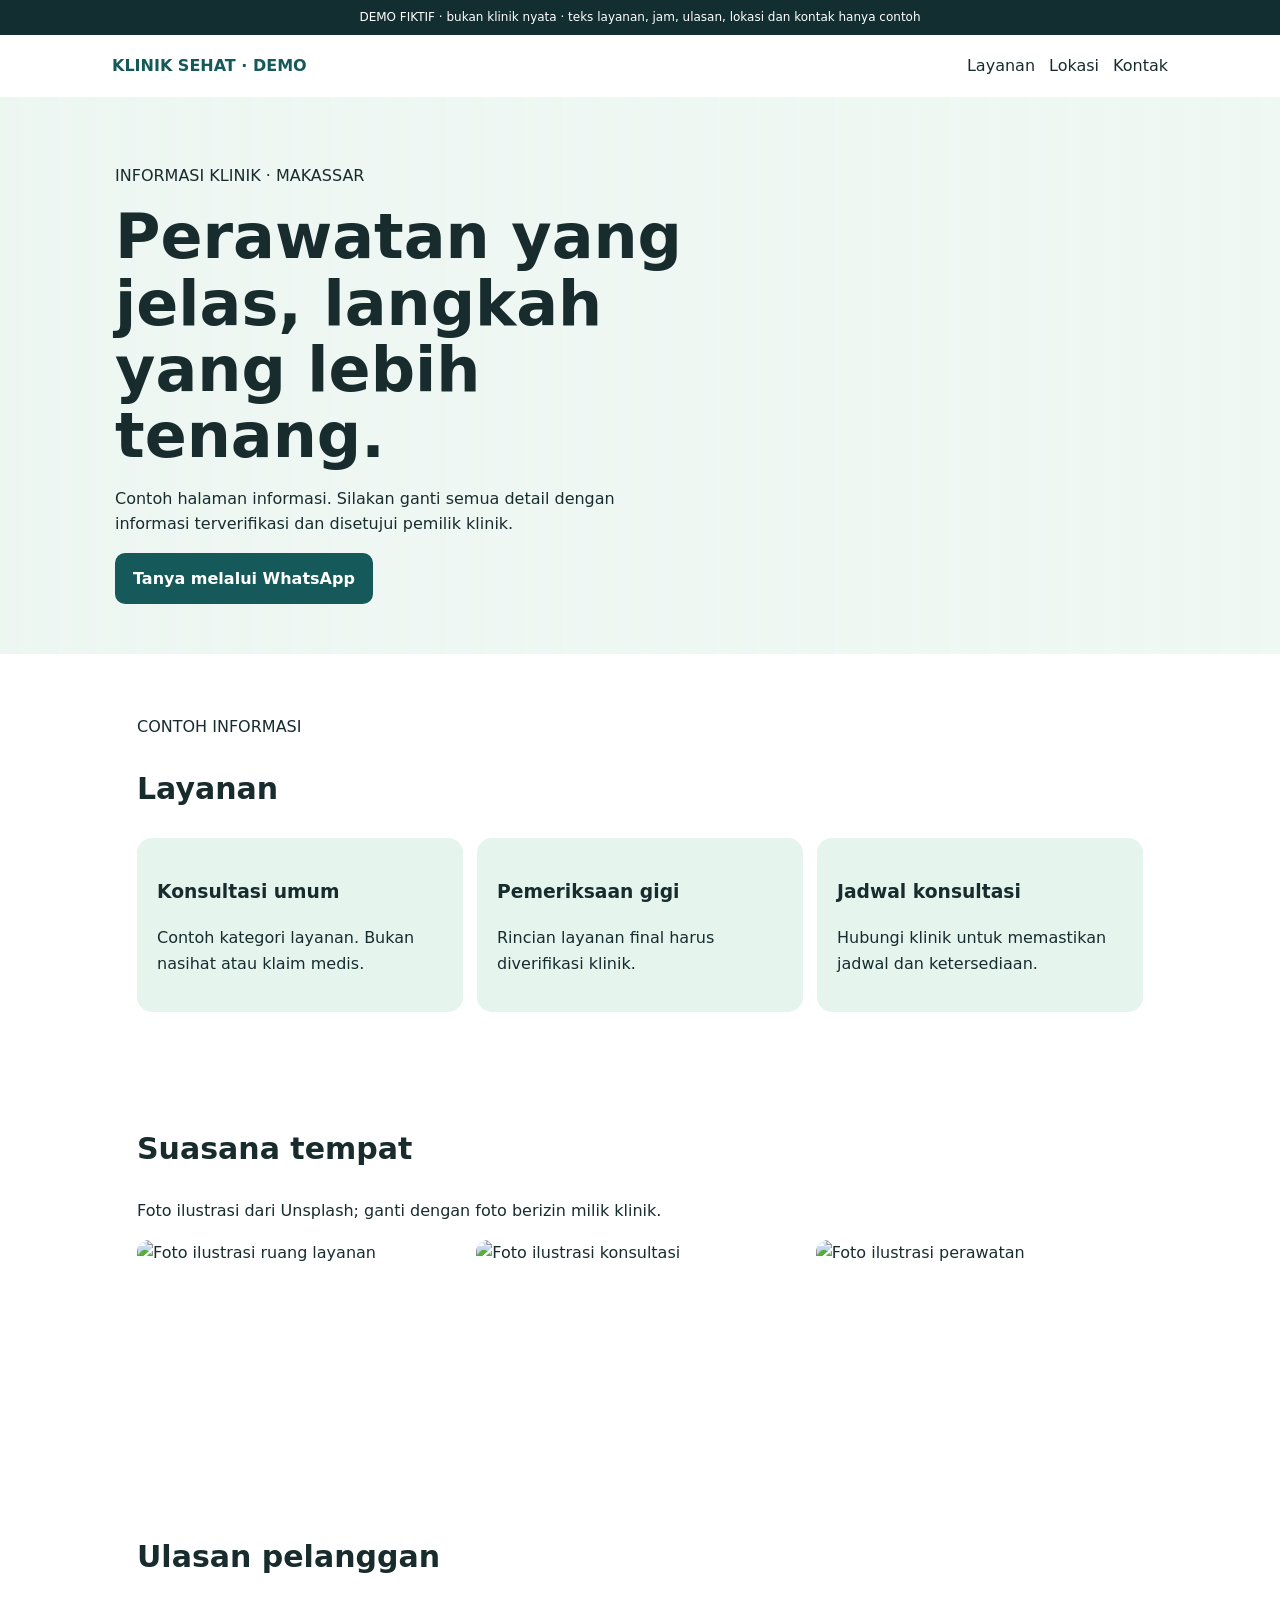
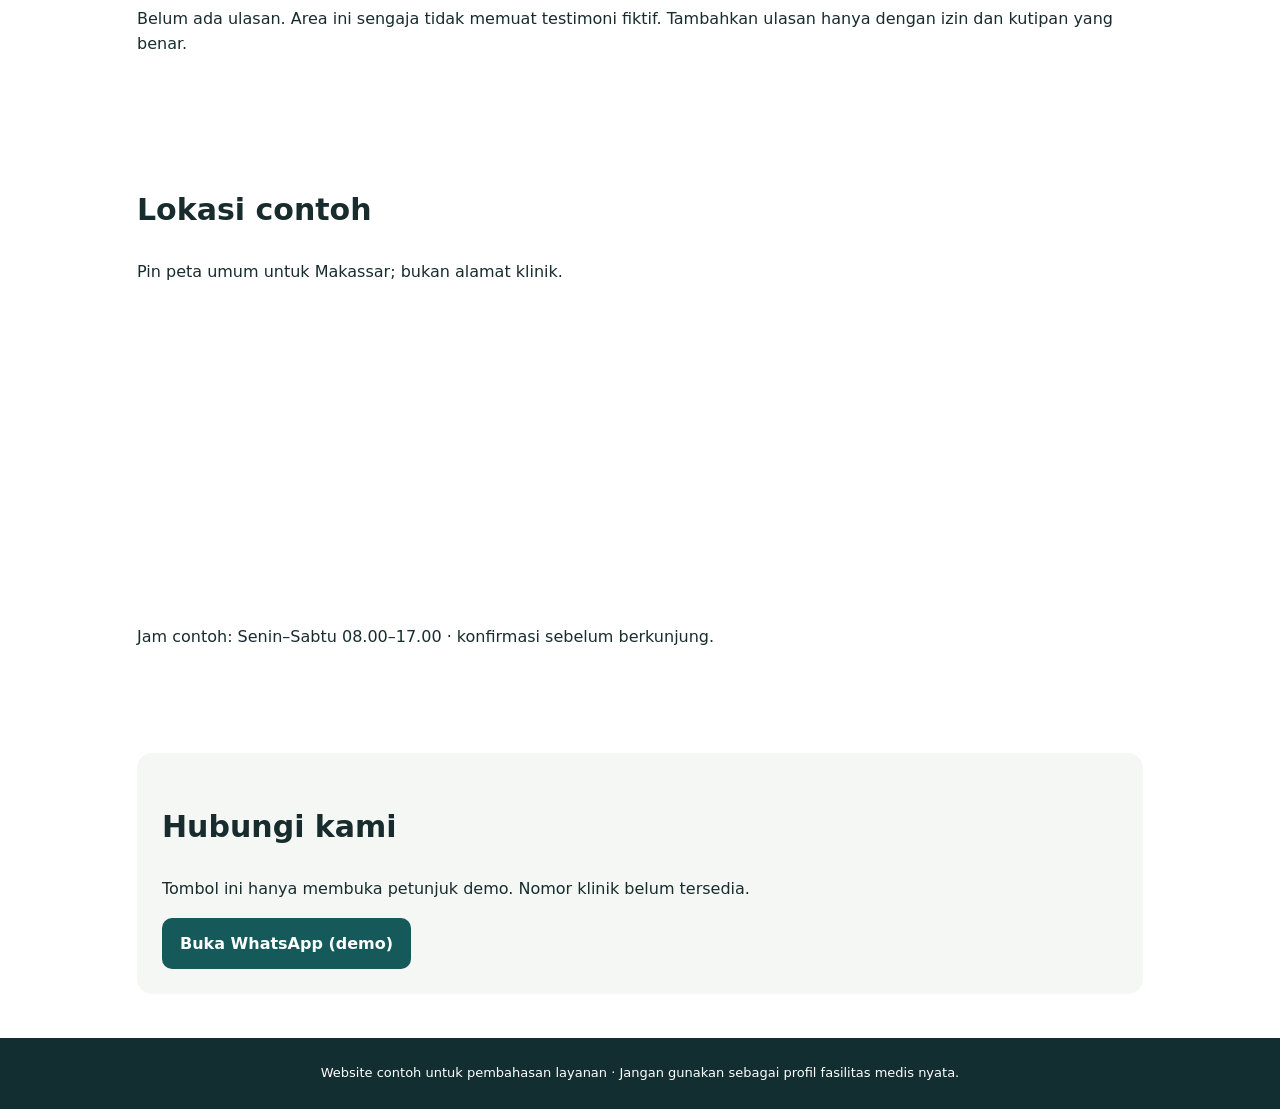
==== website-demo/index.html @ 5733b075 "Create fictional Makassar menu and website demos" ====
<!doctype html><html lang="id"><head><meta charset="utf-8"><meta name="viewport" content="width=device-width,initial-scale=1"><title>Klinik Sehat Makassar — DEMO</title><meta name="description" content="Contoh website informasi klinik fiktif di Makassar. Bukan fasilitas medis nyata."><meta name="theme-color" content="#123d42"><style>
:root{--teal:#15595a;--mint:#e5f4ed;--ink:#182c2e;--muted:#56696a}*{box-sizing:border-box}body{margin:0;font:16px/1.6 system-ui,-apple-system,"Segoe UI",sans-serif;color:var(--ink)}.demo{background:#122e30;color:white;text-align:center;font-size:12px;padding:8px}.nav{display:flex;justify-content:space-between;align-items:center;max-width:1100px;margin:auto;padding:18px 22px}.brand{font-weight:900;color:var(--teal)}.nav a{color:var(--ink);margin-left:14px;text-decoration:none}.hero{background:linear-gradient(90deg,#ecf6f1f0,#ecf6f1cf),url('https://images.unsplash.com/photo-1576091160399-112ba8d25d1d?auto=format&fit=crop&w=1500&q=80') center/cover;min-height:430px;display:flex;align-items:center;padding:50px max(22px,calc((100% - 1050px)/2))}.hero div{max-width:570px}.hero h1{font-size:clamp(36px,7vw,62px);line-height:1.07;margin:8px 0}.cta{background:var(--teal);color:white;padding:13px 18px;border-radius:10px;text-decoration:none;display:inline-block;font-weight:800}.wrap{max-width:1050px;padding:44px 22px;margin:auto}.wrap h2{font-size:30px}.services{display:grid;grid-template-columns:repeat(3,1fr);gap:14px}.service,.review{padding:20px;border-radius:15px;background:var(--mint)}.gallery{display:grid;grid-template-columns:repeat(3,1fr);gap:12px}.gallery img{width:100%;height:180px;object-fit:cover;border-radius:12px}.reviews{display:grid;grid-template-columns:repeat(2,1fr);gap:12px}.review em{color:var(--muted)}.map{border:0;width:100%;height:300px;border-radius:16px}.contact{background:#f4f7f4;padding:25px;border-radius:15px}footer{padding:25px;text-align:center;background:#122e30;color:white;font-size:13px}@media(max-width:650px){.nav{align-items:flex-start}.nav>div:last-child{display:none}.services,.gallery,.reviews{grid-template-columns:1fr}.hero{min-height:420px}.gallery img{height:220px}}
</style></head><body><div class="demo">DEMO FIKTIF · bukan klinik nyata · teks layanan, jam, ulasan, lokasi dan kontak hanya contoh</div><header class="nav"><div class="brand">KLINIK SEHAT · DEMO</div><div><a href="#layanan">Layanan</a><a href="#lokasi">Lokasi</a><a href="#kontak">Kontak</a></div></header><section class="hero"><div><p>INFORMASI KLINIK · MAKASSAR</p><h1>Perawatan yang jelas, langkah yang lebih tenang.</h1><p>Contoh halaman informasi. Silakan ganti semua detail dengan informasi terverifikasi dan disetujui pemilik klinik.</p><a class="cta" href="#kontak">Tanya melalui WhatsApp</a></div></section><main><section class="wrap" id="layanan"><p>CONTOH INFORMASI</p><h2>Layanan</h2><div class="services"><article class="service"><h3>Konsultasi umum</h3><p>Contoh kategori layanan. Bukan nasihat atau klaim medis.</p></article><article class="service"><h3>Pemeriksaan gigi</h3><p>Rincian layanan final harus diverifikasi klinik.</p></article><article class="service"><h3>Jadwal konsultasi</h3><p>Hubungi klinik untuk memastikan jadwal dan ketersediaan.</p></article></div></section><section class="wrap"><h2>Suasana tempat</h2><p>Foto ilustrasi dari Unsplash; ganti dengan foto berizin milik klinik.</p><div class="gallery"><img src="https://images.unsplash.com/photo-1519494026892-80bbd2d6fd0d?auto=format&fit=crop&w=700&q=80" alt="Foto ilustrasi ruang layanan"><img src="https://images.unsplash.com/photo-1511174511562-5f7f18b874f8?auto=format&fit=crop&w=700&q=80" alt="Foto ilustrasi konsultasi"><img src="https://images.unsplash.com/photo-1584982751601-97dcc096659c?auto=format&fit=crop&w=700&q=80" alt="Foto ilustrasi perawatan"></div></section><section class="wrap"><h2>Ulasan pelanggan</h2><p>Belum ada ulasan. Area ini sengaja tidak memuat testimoni fiktif. Tambahkan ulasan hanya dengan izin dan kutipan yang benar.</p></section><section class="wrap" id="lokasi"><h2>Lokasi contoh</h2><p>Pin peta umum untuk Makassar; bukan alamat klinik.</p><iframe class="map" title="Peta area Makassar (bukan lokasi klinik)" src="https://www.google.com/maps?q=Makassar&output=embed" loading="lazy" referrerpolicy="no-referrer-when-downgrade"></iframe><p>Jam contoh: Senin–Sabtu 08.00–17.00 · konfirmasi sebelum berkunjung.</p></section><section class="wrap" id="kontak"><div class="contact"><h2>Hubungi kami</h2><p>Tombol ini hanya membuka petunjuk demo. Nomor klinik belum tersedia.</p><a class="cta" href="https://wa.me/?text=Halo%2C%20saya%20melihat%20website%20demo%20Klinik%20Sehat">Buka WhatsApp (demo)</a></div></section></main><footer>Website contoh untuk pembahasan layanan · Jangan gunakan sebagai profil fasilitas medis nyata.</footer></body></html>
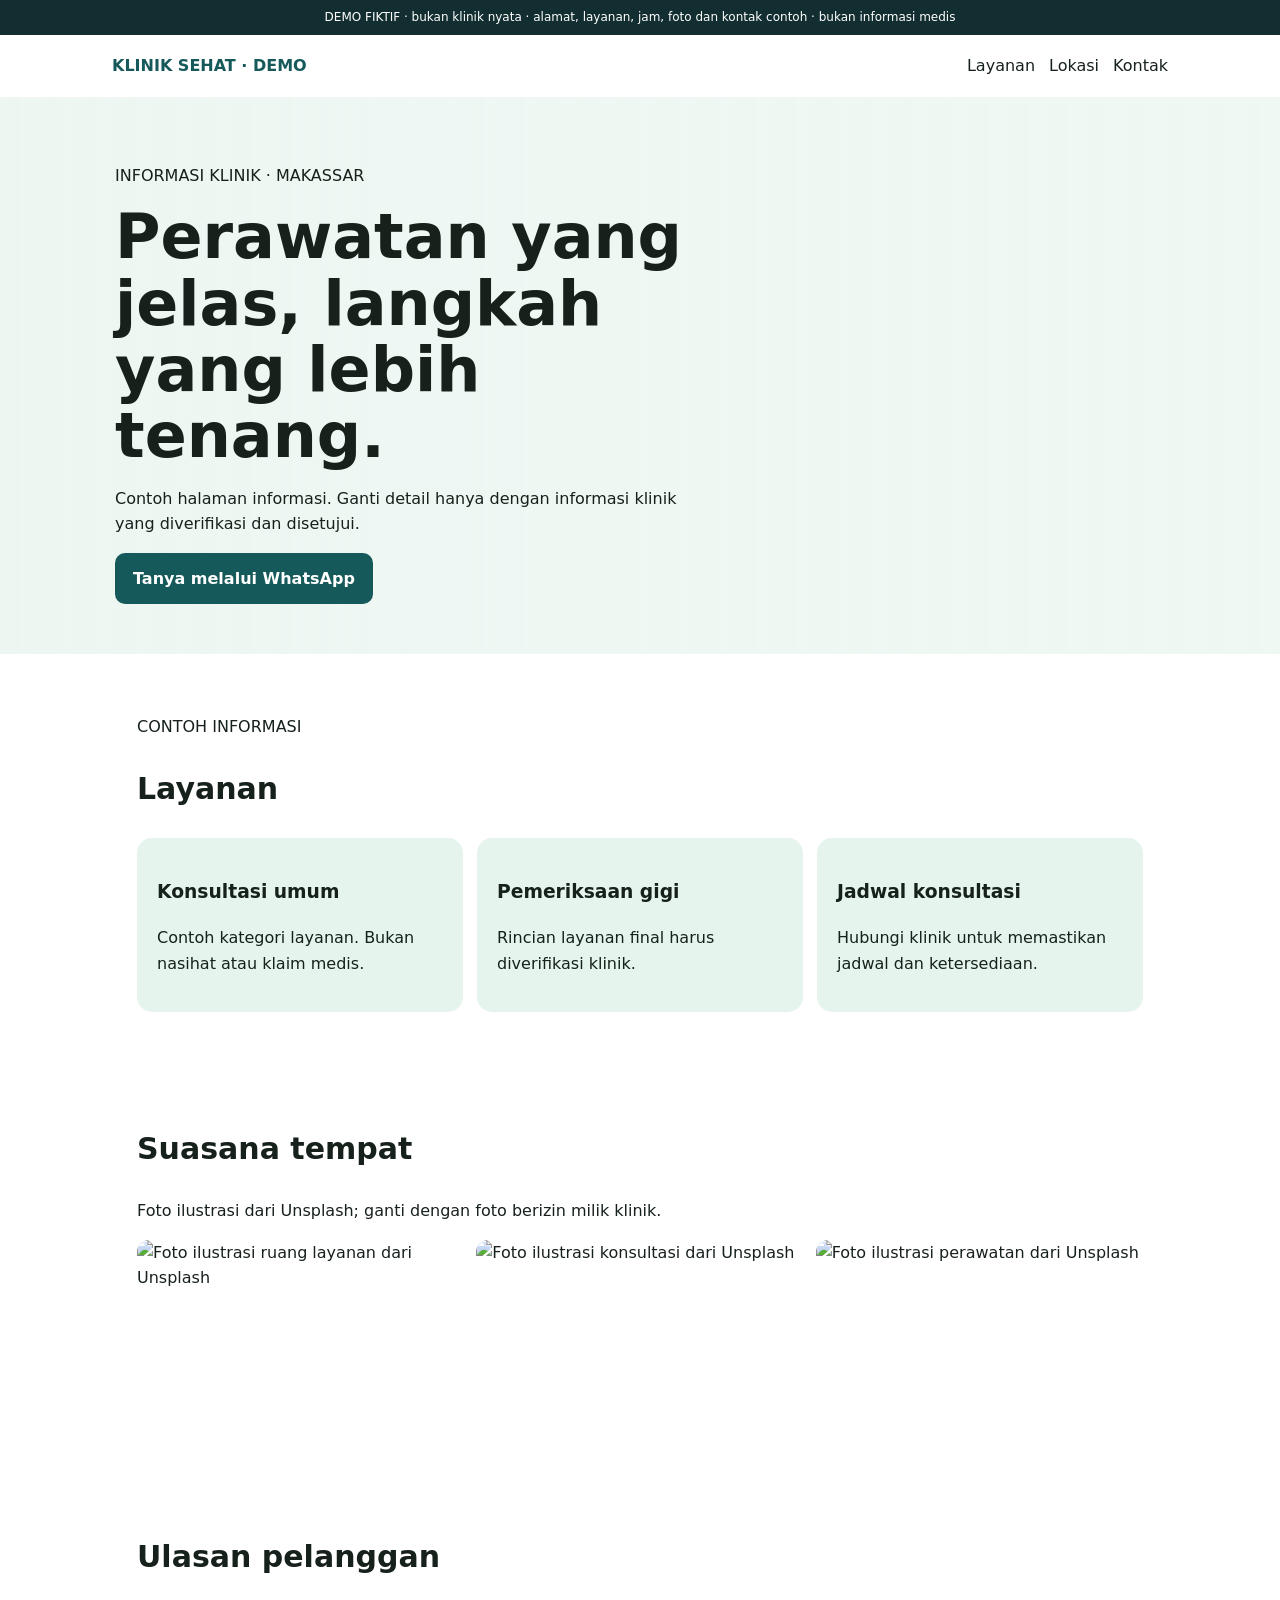
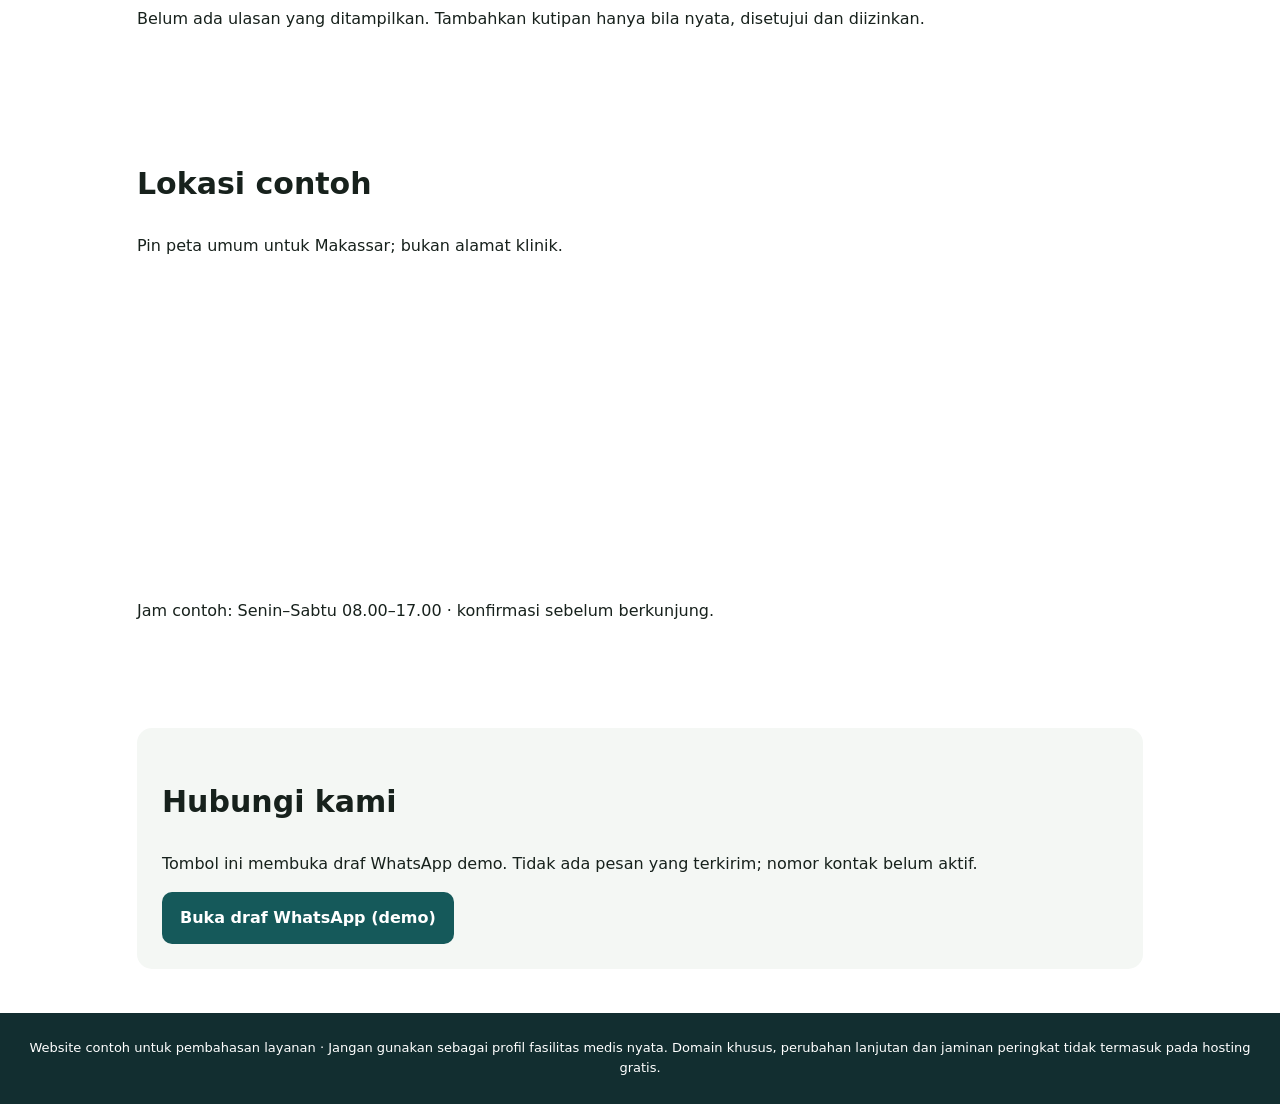
==== commit 46acefc4: "Clarify fictional demo labels and shared template tokens" ====
--- a/website-demo/index.html
+++ b/website-demo/index.html
@@ -1,3 +1,3 @@
 <!doctype html><html lang="id"><head><meta charset="utf-8"><meta name="viewport" content="width=device-width,initial-scale=1"><title>Klinik Sehat Makassar — DEMO</title><meta name="description" content="Contoh website informasi klinik fiktif di Makassar. Bukan fasilitas medis nyata."><meta name="theme-color" content="#123d42"><style>
-:root{--teal:#15595a;--mint:#e5f4ed;--ink:#182c2e;--muted:#56696a}*{box-sizing:border-box}body{margin:0;font:16px/1.6 system-ui,-apple-system,"Segoe UI",sans-serif;color:var(--ink)}.demo{background:#122e30;color:white;text-align:center;font-size:12px;padding:8px}.nav{display:flex;justify-content:space-between;align-items:center;max-width:1100px;margin:auto;padding:18px 22px}.brand{font-weight:900;color:var(--teal)}.nav a{color:var(--ink);margin-left:14px;text-decoration:none}.hero{background:linear-gradient(90deg,#ecf6f1f0,#ecf6f1cf),url('https://images.unsplash.com/photo-1576091160399-112ba8d25d1d?auto=format&fit=crop&w=1500&q=80') center/cover;min-height:430px;display:flex;align-items:center;padding:50px max(22px,calc((100% - 1050px)/2))}.hero div{max-width:570px}.hero h1{font-size:clamp(36px,7vw,62px);line-height:1.07;margin:8px 0}.cta{background:var(--teal);color:white;padding:13px 18px;border-radius:10px;text-decoration:none;display:inline-block;font-weight:800}.wrap{max-width:1050px;padding:44px 22px;margin:auto}.wrap h2{font-size:30px}.services{display:grid;grid-template-columns:repeat(3,1fr);gap:14px}.service,.review{padding:20px;border-radius:15px;background:var(--mint)}.gallery{display:grid;grid-template-columns:repeat(3,1fr);gap:12px}.gallery img{width:100%;height:180px;object-fit:cover;border-radius:12px}.reviews{display:grid;grid-template-columns:repeat(2,1fr);gap:12px}.review em{color:var(--muted)}.map{border:0;width:100%;height:300px;border-radius:16px}.contact{background:#f4f7f4;padding:25px;border-radius:15px}footer{padding:25px;text-align:center;background:#122e30;color:white;font-size:13px}@media(max-width:650px){.nav{align-items:flex-start}.nav>div:last-child{display:none}.services,.gallery,.reviews{grid-template-columns:1fr}.hero{min-height:420px}.gallery img{height:220px}}
-</style></head><body><div class="demo">DEMO FIKTIF · bukan klinik nyata · teks layanan, jam, ulasan, lokasi dan kontak hanya contoh</div><header class="nav"><div class="brand">KLINIK SEHAT · DEMO</div><div><a href="#layanan">Layanan</a><a href="#lokasi">Lokasi</a><a href="#kontak">Kontak</a></div></header><section class="hero"><div><p>INFORMASI KLINIK · MAKASSAR</p><h1>Perawatan yang jelas, langkah yang lebih tenang.</h1><p>Contoh halaman informasi. Silakan ganti semua detail dengan informasi terverifikasi dan disetujui pemilik klinik.</p><a class="cta" href="#kontak">Tanya melalui WhatsApp</a></div></section><main><section class="wrap" id="layanan"><p>CONTOH INFORMASI</p><h2>Layanan</h2><div class="services"><article class="service"><h3>Konsultasi umum</h3><p>Contoh kategori layanan. Bukan nasihat atau klaim medis.</p></article><article class="service"><h3>Pemeriksaan gigi</h3><p>Rincian layanan final harus diverifikasi klinik.</p></article><article class="service"><h3>Jadwal konsultasi</h3><p>Hubungi klinik untuk memastikan jadwal dan ketersediaan.</p></article></div></section><section class="wrap"><h2>Suasana tempat</h2><p>Foto ilustrasi dari Unsplash; ganti dengan foto berizin milik klinik.</p><div class="gallery"><img src="https://images.unsplash.com/photo-1519494026892-80bbd2d6fd0d?auto=format&fit=crop&w=700&q=80" alt="Foto ilustrasi ruang layanan"><img src="https://images.unsplash.com/photo-1511174511562-5f7f18b874f8?auto=format&fit=crop&w=700&q=80" alt="Foto ilustrasi konsultasi"><img src="https://images.unsplash.com/photo-1584982751601-97dcc096659c?auto=format&fit=crop&w=700&q=80" alt="Foto ilustrasi perawatan"></div></section><section class="wrap"><h2>Ulasan pelanggan</h2><p>Belum ada ulasan. Area ini sengaja tidak memuat testimoni fiktif. Tambahkan ulasan hanya dengan izin dan kutipan yang benar.</p></section><section class="wrap" id="lokasi"><h2>Lokasi contoh</h2><p>Pin peta umum untuk Makassar; bukan alamat klinik.</p><iframe class="map" title="Peta area Makassar (bukan lokasi klinik)" src="https://www.google.com/maps?q=Makassar&output=embed" loading="lazy" referrerpolicy="no-referrer-when-downgrade"></iframe><p>Jam contoh: Senin–Sabtu 08.00–17.00 · konfirmasi sebelum berkunjung.</p></section><section class="wrap" id="kontak"><div class="contact"><h2>Hubungi kami</h2><p>Tombol ini hanya membuka petunjuk demo. Nomor klinik belum tersedia.</p><a class="cta" href="https://wa.me/?text=Halo%2C%20saya%20melihat%20website%20demo%20Klinik%20Sehat">Buka WhatsApp (demo)</a></div></section></main><footer>Website contoh untuk pembahasan layanan · Jangan gunakan sebagai profil fasilitas medis nyata.</footer></body></html>
+:root{--teal:#15595a;--mint:#e5f4ed}*{box-sizing:border-box}body{margin:0;font:16px/1.6 system-ui,-apple-system,"Segoe UI",sans-serif;color:var(--ink)}.demo{background:#122e30;color:white;text-align:center;font-size:12px;padding:8px}.nav{display:flex;justify-content:space-between;align-items:center;max-width:1100px;margin:auto;padding:18px 22px}.brand{font-weight:900;color:var(--teal)}.nav a{color:var(--ink);margin-left:14px;text-decoration:none}.hero{background:linear-gradient(90deg,#ecf6f1f0,#ecf6f1cf),url('https://images.unsplash.com/photo-1576091160399-112ba8d25d1d?auto=format&fit=crop&w=1500&q=80') center/cover;min-height:430px;display:flex;align-items:center;padding:50px max(22px,calc((100% - 1050px)/2))}.hero div{max-width:570px}.hero h1{font-size:clamp(36px,7vw,62px);line-height:1.07;margin:8px 0}.cta{background:var(--teal);color:white;padding:13px 18px;border-radius:10px;text-decoration:none;display:inline-block;font-weight:800}.wrap{max-width:1050px;padding:44px 22px;margin:auto}.wrap h2{font-size:30px}.services{display:grid;grid-template-columns:repeat(3,1fr);gap:14px}.service,.review{padding:20px;border-radius:15px;background:var(--mint)}.gallery{display:grid;grid-template-columns:repeat(3,1fr);gap:12px}.gallery img{width:100%;height:180px;object-fit:cover;border-radius:12px}.reviews{display:grid;grid-template-columns:repeat(2,1fr);gap:12px}.review em{color:var(--muted)}.map{border:0;width:100%;height:300px;border-radius:16px}.contact{background:#f4f7f4;padding:25px;border-radius:15px}footer{padding:25px;text-align:center;background:#122e30;color:white;font-size:13px}@media(max-width:650px){.nav{align-items:flex-start}.nav>div:last-child{display:none}.services,.gallery,.reviews{grid-template-columns:1fr}.hero{min-height:420px}.gallery img{height:220px}}
+</style><link rel="stylesheet" href="../design-tokens.css"></head><body><div class="demo">DEMO FIKTIF · bukan klinik nyata · alamat, layanan, jam, foto dan kontak contoh · bukan informasi medis</div><header class="nav"><div class="brand">KLINIK SEHAT · DEMO</div><div><a href="#layanan">Layanan</a><a href="#lokasi">Lokasi</a><a href="#kontak">Kontak</a></div></header><section class="hero"><div><p>INFORMASI KLINIK · MAKASSAR</p><h1>Perawatan yang jelas, langkah yang lebih tenang.</h1><p>Contoh halaman informasi. Ganti detail hanya dengan informasi klinik yang diverifikasi dan disetujui.</p><a class="cta" href="#kontak">Tanya melalui WhatsApp</a></div></section><main><section class="wrap" id="layanan"><p>CONTOH INFORMASI</p><h2>Layanan</h2><div class="services"><article class="service"><h3>Konsultasi umum</h3><p>Contoh kategori layanan. Bukan nasihat atau klaim medis.</p></article><article class="service"><h3>Pemeriksaan gigi</h3><p>Rincian layanan final harus diverifikasi klinik.</p></article><article class="service"><h3>Jadwal konsultasi</h3><p>Hubungi klinik untuk memastikan jadwal dan ketersediaan.</p></article></div></section><section class="wrap"><h2>Suasana tempat</h2><p>Foto ilustrasi dari Unsplash; ganti dengan foto berizin milik klinik.</p><div class="gallery"><img src="https://images.unsplash.com/photo-1519494026892-80bbd2d6fd0d?auto=format&fit=crop&w=700&q=80" alt="Foto ilustrasi ruang layanan dari Unsplash"><img src="https://images.unsplash.com/photo-1511174511562-5f7f18b874f8?auto=format&fit=crop&w=700&q=80" alt="Foto ilustrasi konsultasi dari Unsplash"><img src="https://images.unsplash.com/photo-1584982751601-97dcc096659c?auto=format&fit=crop&w=700&q=80" alt="Foto ilustrasi perawatan dari Unsplash"></div></section><section class="wrap"><h2>Ulasan pelanggan</h2><p>Belum ada ulasan yang ditampilkan. Tambahkan kutipan hanya bila nyata, disetujui dan diizinkan.</p></section><section class="wrap" id="lokasi"><h2>Lokasi contoh</h2><p>Pin peta umum untuk Makassar; bukan alamat klinik.</p><iframe class="map" title="Peta area Makassar (bukan lokasi klinik)" src="https://www.google.com/maps?q=Makassar&output=embed" loading="lazy" referrerpolicy="no-referrer-when-downgrade"></iframe><p>Jam contoh: Senin–Sabtu 08.00–17.00 · konfirmasi sebelum berkunjung.</p></section><section class="wrap" id="kontak"><div class="contact"><h2>Hubungi kami</h2><p>Tombol ini membuka draf WhatsApp demo. Tidak ada pesan yang terkirim; nomor kontak belum aktif.</p><a class="cta" href="https://wa.me/?text=Halo%2C%20saya%20melihat%20website%20demo%20Klinik%20Sehat">Buka draf WhatsApp (demo)</a></div></section></main><footer>Website contoh untuk pembahasan layanan · Jangan gunakan sebagai profil fasilitas medis nyata. Domain khusus, perubahan lanjutan dan jaminan peringkat tidak termasuk pada hosting gratis.</footer></body></html>
--- a/design-tokens.css
+++ b/design-tokens.css
@@ -0,0 +1 @@
+:root{--ink:#17211c;--muted:#59675f;--paper:#faf8f1;--green:#176a45;--teal:#15595a;--mint:#e5f4ed;--gold:#f3bf57;--line:#e5e0d3}
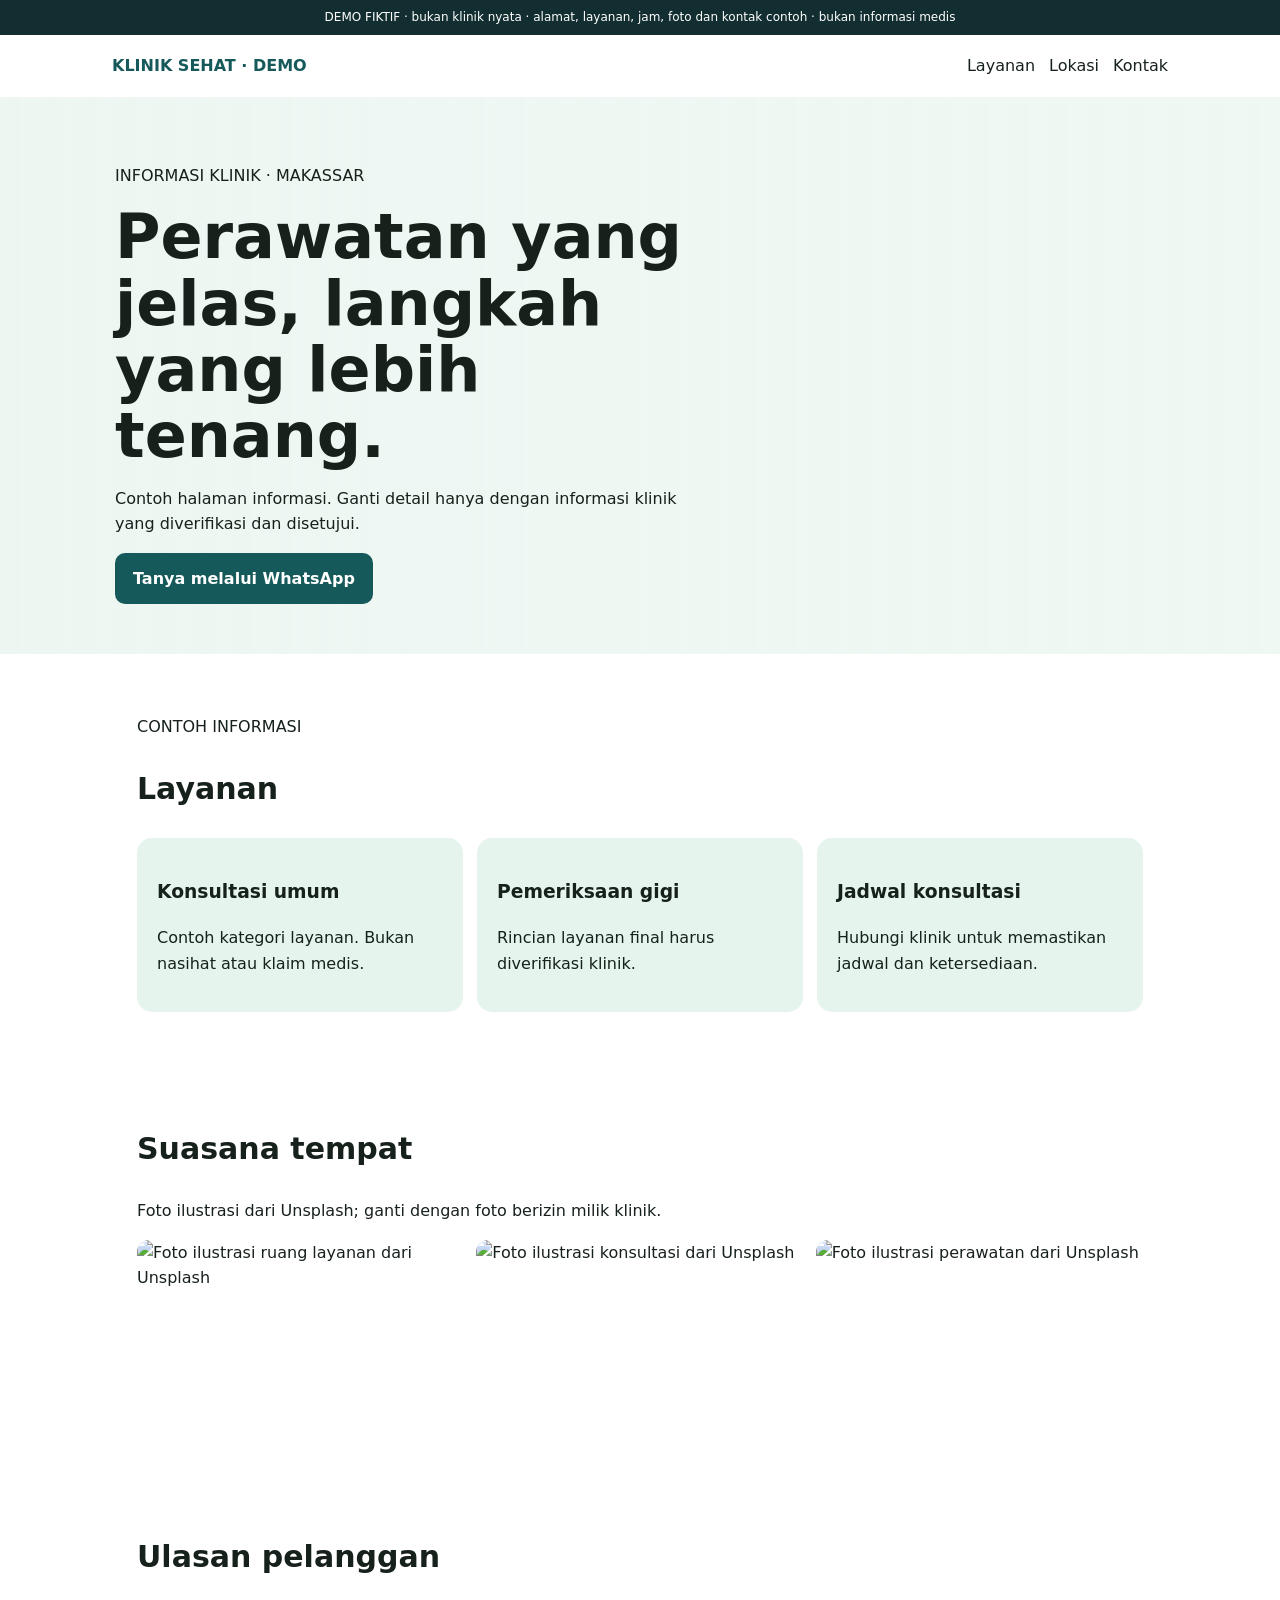
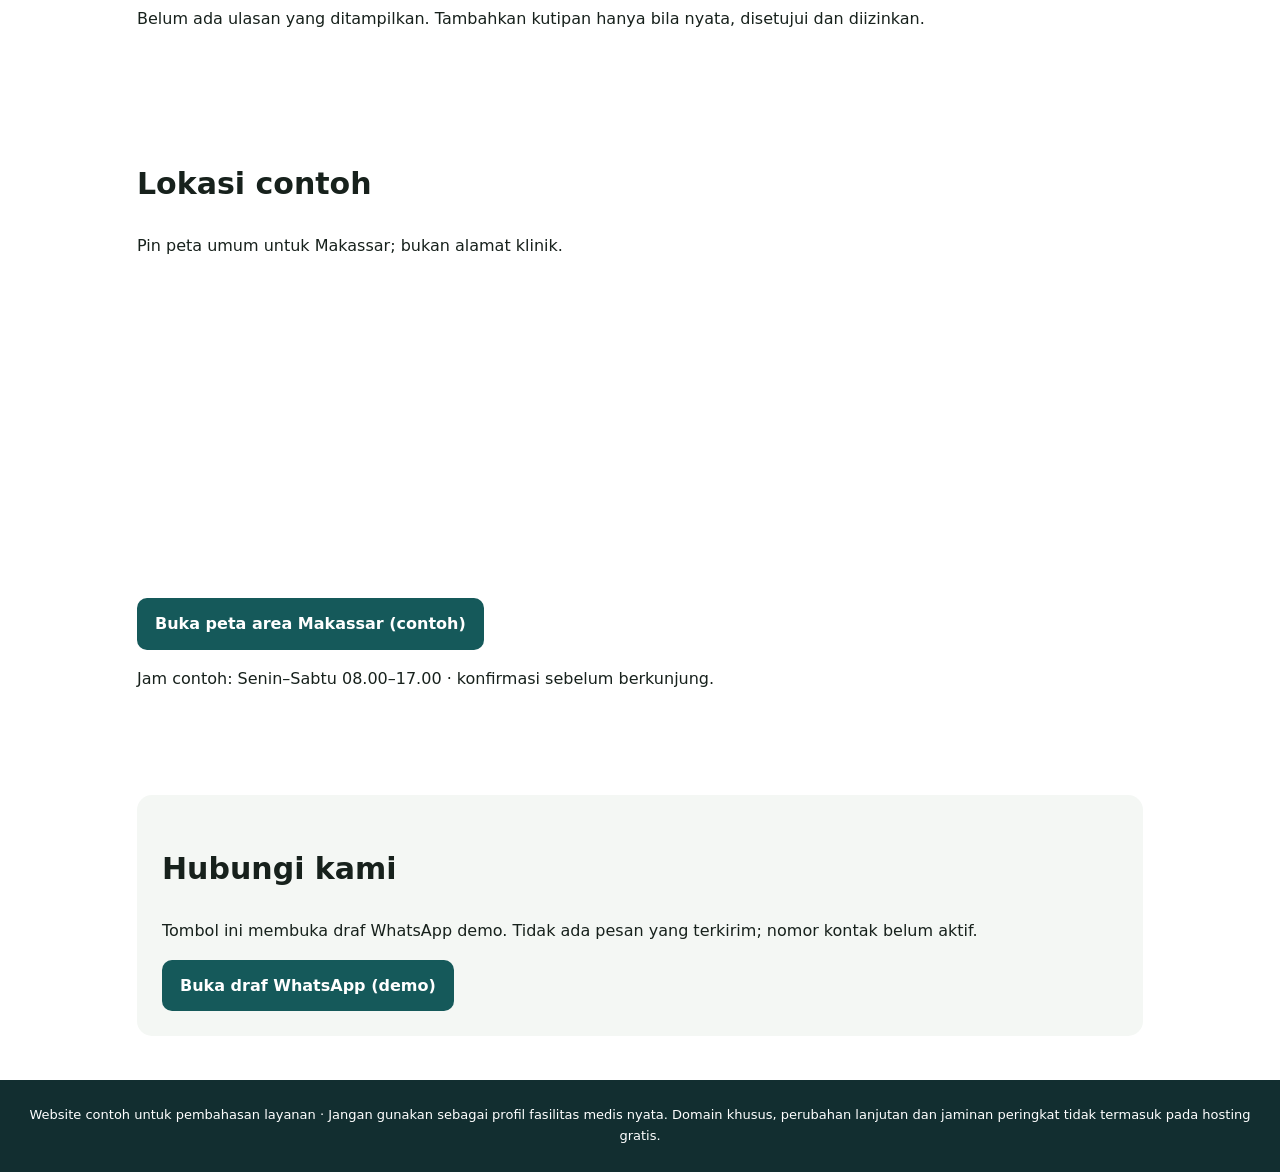
==== commit 8f9abd4a: "Add a visible fallback link for the fictional area map" ====
--- a/website-demo/index.html
+++ b/website-demo/index.html
@@ -1,3 +1,3 @@
 <!doctype html><html lang="id"><head><meta charset="utf-8"><meta name="viewport" content="width=device-width,initial-scale=1"><title>Klinik Sehat Makassar — DEMO</title><meta name="description" content="Contoh website informasi klinik fiktif di Makassar. Bukan fasilitas medis nyata."><meta name="theme-color" content="#123d42"><style>
 :root{--teal:#15595a;--mint:#e5f4ed}*{box-sizing:border-box}body{margin:0;font:16px/1.6 system-ui,-apple-system,"Segoe UI",sans-serif;color:var(--ink)}.demo{background:#122e30;color:white;text-align:center;font-size:12px;padding:8px}.nav{display:flex;justify-content:space-between;align-items:center;max-width:1100px;margin:auto;padding:18px 22px}.brand{font-weight:900;color:var(--teal)}.nav a{color:var(--ink);margin-left:14px;text-decoration:none}.hero{background:linear-gradient(90deg,#ecf6f1f0,#ecf6f1cf),url('https://images.unsplash.com/photo-1576091160399-112ba8d25d1d?auto=format&fit=crop&w=1500&q=80') center/cover;min-height:430px;display:flex;align-items:center;padding:50px max(22px,calc((100% - 1050px)/2))}.hero div{max-width:570px}.hero h1{font-size:clamp(36px,7vw,62px);line-height:1.07;margin:8px 0}.cta{background:var(--teal);color:white;padding:13px 18px;border-radius:10px;text-decoration:none;display:inline-block;font-weight:800}.wrap{max-width:1050px;padding:44px 22px;margin:auto}.wrap h2{font-size:30px}.services{display:grid;grid-template-columns:repeat(3,1fr);gap:14px}.service,.review{padding:20px;border-radius:15px;background:var(--mint)}.gallery{display:grid;grid-template-columns:repeat(3,1fr);gap:12px}.gallery img{width:100%;height:180px;object-fit:cover;border-radius:12px}.reviews{display:grid;grid-template-columns:repeat(2,1fr);gap:12px}.review em{color:var(--muted)}.map{border:0;width:100%;height:300px;border-radius:16px}.contact{background:#f4f7f4;padding:25px;border-radius:15px}footer{padding:25px;text-align:center;background:#122e30;color:white;font-size:13px}@media(max-width:650px){.nav{align-items:flex-start}.nav>div:last-child{display:none}.services,.gallery,.reviews{grid-template-columns:1fr}.hero{min-height:420px}.gallery img{height:220px}}
-</style><link rel="stylesheet" href="../design-tokens.css"></head><body><div class="demo">DEMO FIKTIF · bukan klinik nyata · alamat, layanan, jam, foto dan kontak contoh · bukan informasi medis</div><header class="nav"><div class="brand">KLINIK SEHAT · DEMO</div><div><a href="#layanan">Layanan</a><a href="#lokasi">Lokasi</a><a href="#kontak">Kontak</a></div></header><section class="hero"><div><p>INFORMASI KLINIK · MAKASSAR</p><h1>Perawatan yang jelas, langkah yang lebih tenang.</h1><p>Contoh halaman informasi. Ganti detail hanya dengan informasi klinik yang diverifikasi dan disetujui.</p><a class="cta" href="#kontak">Tanya melalui WhatsApp</a></div></section><main><section class="wrap" id="layanan"><p>CONTOH INFORMASI</p><h2>Layanan</h2><div class="services"><article class="service"><h3>Konsultasi umum</h3><p>Contoh kategori layanan. Bukan nasihat atau klaim medis.</p></article><article class="service"><h3>Pemeriksaan gigi</h3><p>Rincian layanan final harus diverifikasi klinik.</p></article><article class="service"><h3>Jadwal konsultasi</h3><p>Hubungi klinik untuk memastikan jadwal dan ketersediaan.</p></article></div></section><section class="wrap"><h2>Suasana tempat</h2><p>Foto ilustrasi dari Unsplash; ganti dengan foto berizin milik klinik.</p><div class="gallery"><img src="https://images.unsplash.com/photo-1519494026892-80bbd2d6fd0d?auto=format&fit=crop&w=700&q=80" alt="Foto ilustrasi ruang layanan dari Unsplash"><img src="https://images.unsplash.com/photo-1511174511562-5f7f18b874f8?auto=format&fit=crop&w=700&q=80" alt="Foto ilustrasi konsultasi dari Unsplash"><img src="https://images.unsplash.com/photo-1584982751601-97dcc096659c?auto=format&fit=crop&w=700&q=80" alt="Foto ilustrasi perawatan dari Unsplash"></div></section><section class="wrap"><h2>Ulasan pelanggan</h2><p>Belum ada ulasan yang ditampilkan. Tambahkan kutipan hanya bila nyata, disetujui dan diizinkan.</p></section><section class="wrap" id="lokasi"><h2>Lokasi contoh</h2><p>Pin peta umum untuk Makassar; bukan alamat klinik.</p><iframe class="map" title="Peta area Makassar (bukan lokasi klinik)" src="https://www.google.com/maps?q=Makassar&output=embed" loading="lazy" referrerpolicy="no-referrer-when-downgrade"></iframe><p>Jam contoh: Senin–Sabtu 08.00–17.00 · konfirmasi sebelum berkunjung.</p></section><section class="wrap" id="kontak"><div class="contact"><h2>Hubungi kami</h2><p>Tombol ini membuka draf WhatsApp demo. Tidak ada pesan yang terkirim; nomor kontak belum aktif.</p><a class="cta" href="https://wa.me/?text=Halo%2C%20saya%20melihat%20website%20demo%20Klinik%20Sehat">Buka draf WhatsApp (demo)</a></div></section></main><footer>Website contoh untuk pembahasan layanan · Jangan gunakan sebagai profil fasilitas medis nyata. Domain khusus, perubahan lanjutan dan jaminan peringkat tidak termasuk pada hosting gratis.</footer></body></html>
+</style><link rel="stylesheet" href="../design-tokens.css"></head><body><div class="demo">DEMO FIKTIF · bukan klinik nyata · alamat, layanan, jam, foto dan kontak contoh · bukan informasi medis</div><header class="nav"><div class="brand">KLINIK SEHAT · DEMO</div><div><a href="#layanan">Layanan</a><a href="#lokasi">Lokasi</a><a href="#kontak">Kontak</a></div></header><section class="hero"><div><p>INFORMASI KLINIK · MAKASSAR</p><h1>Perawatan yang jelas, langkah yang lebih tenang.</h1><p>Contoh halaman informasi. Ganti detail hanya dengan informasi klinik yang diverifikasi dan disetujui.</p><a class="cta" href="#kontak">Tanya melalui WhatsApp</a></div></section><main><section class="wrap" id="layanan"><p>CONTOH INFORMASI</p><h2>Layanan</h2><div class="services"><article class="service"><h3>Konsultasi umum</h3><p>Contoh kategori layanan. Bukan nasihat atau klaim medis.</p></article><article class="service"><h3>Pemeriksaan gigi</h3><p>Rincian layanan final harus diverifikasi klinik.</p></article><article class="service"><h3>Jadwal konsultasi</h3><p>Hubungi klinik untuk memastikan jadwal dan ketersediaan.</p></article></div></section><section class="wrap"><h2>Suasana tempat</h2><p>Foto ilustrasi dari Unsplash; ganti dengan foto berizin milik klinik.</p><div class="gallery"><img src="https://images.unsplash.com/photo-1519494026892-80bbd2d6fd0d?auto=format&fit=crop&w=700&q=80" alt="Foto ilustrasi ruang layanan dari Unsplash"><img src="https://images.unsplash.com/photo-1511174511562-5f7f18b874f8?auto=format&fit=crop&w=700&q=80" alt="Foto ilustrasi konsultasi dari Unsplash"><img src="https://images.unsplash.com/photo-1584982751601-97dcc096659c?auto=format&fit=crop&w=700&q=80" alt="Foto ilustrasi perawatan dari Unsplash"></div></section><section class="wrap"><h2>Ulasan pelanggan</h2><p>Belum ada ulasan yang ditampilkan. Tambahkan kutipan hanya bila nyata, disetujui dan diizinkan.</p></section><section class="wrap" id="lokasi"><h2>Lokasi contoh</h2><p>Pin peta umum untuk Makassar; bukan alamat klinik.</p><iframe class="map" title="Peta area Makassar (bukan lokasi klinik)" src="https://www.google.com/maps?q=Makassar&output=embed" loading="eager" referrerpolicy="no-referrer-when-downgrade"></iframe><p><a class="cta" target="_blank" rel="noopener" href="https://maps.google.com/?q=Makassar">Buka peta area Makassar (contoh)</a></p><p>Jam contoh: Senin–Sabtu 08.00–17.00 · konfirmasi sebelum berkunjung.</p></section><section class="wrap" id="kontak"><div class="contact"><h2>Hubungi kami</h2><p>Tombol ini membuka draf WhatsApp demo. Tidak ada pesan yang terkirim; nomor kontak belum aktif.</p><a class="cta" href="https://wa.me/?text=Halo%2C%20saya%20melihat%20website%20demo%20Klinik%20Sehat">Buka draf WhatsApp (demo)</a></div></section></main><footer>Website contoh untuk pembahasan layanan · Jangan gunakan sebagai profil fasilitas medis nyata. Domain khusus, perubahan lanjutan dan jaminan peringkat tidak termasuk pada hosting gratis.</footer></body></html>
